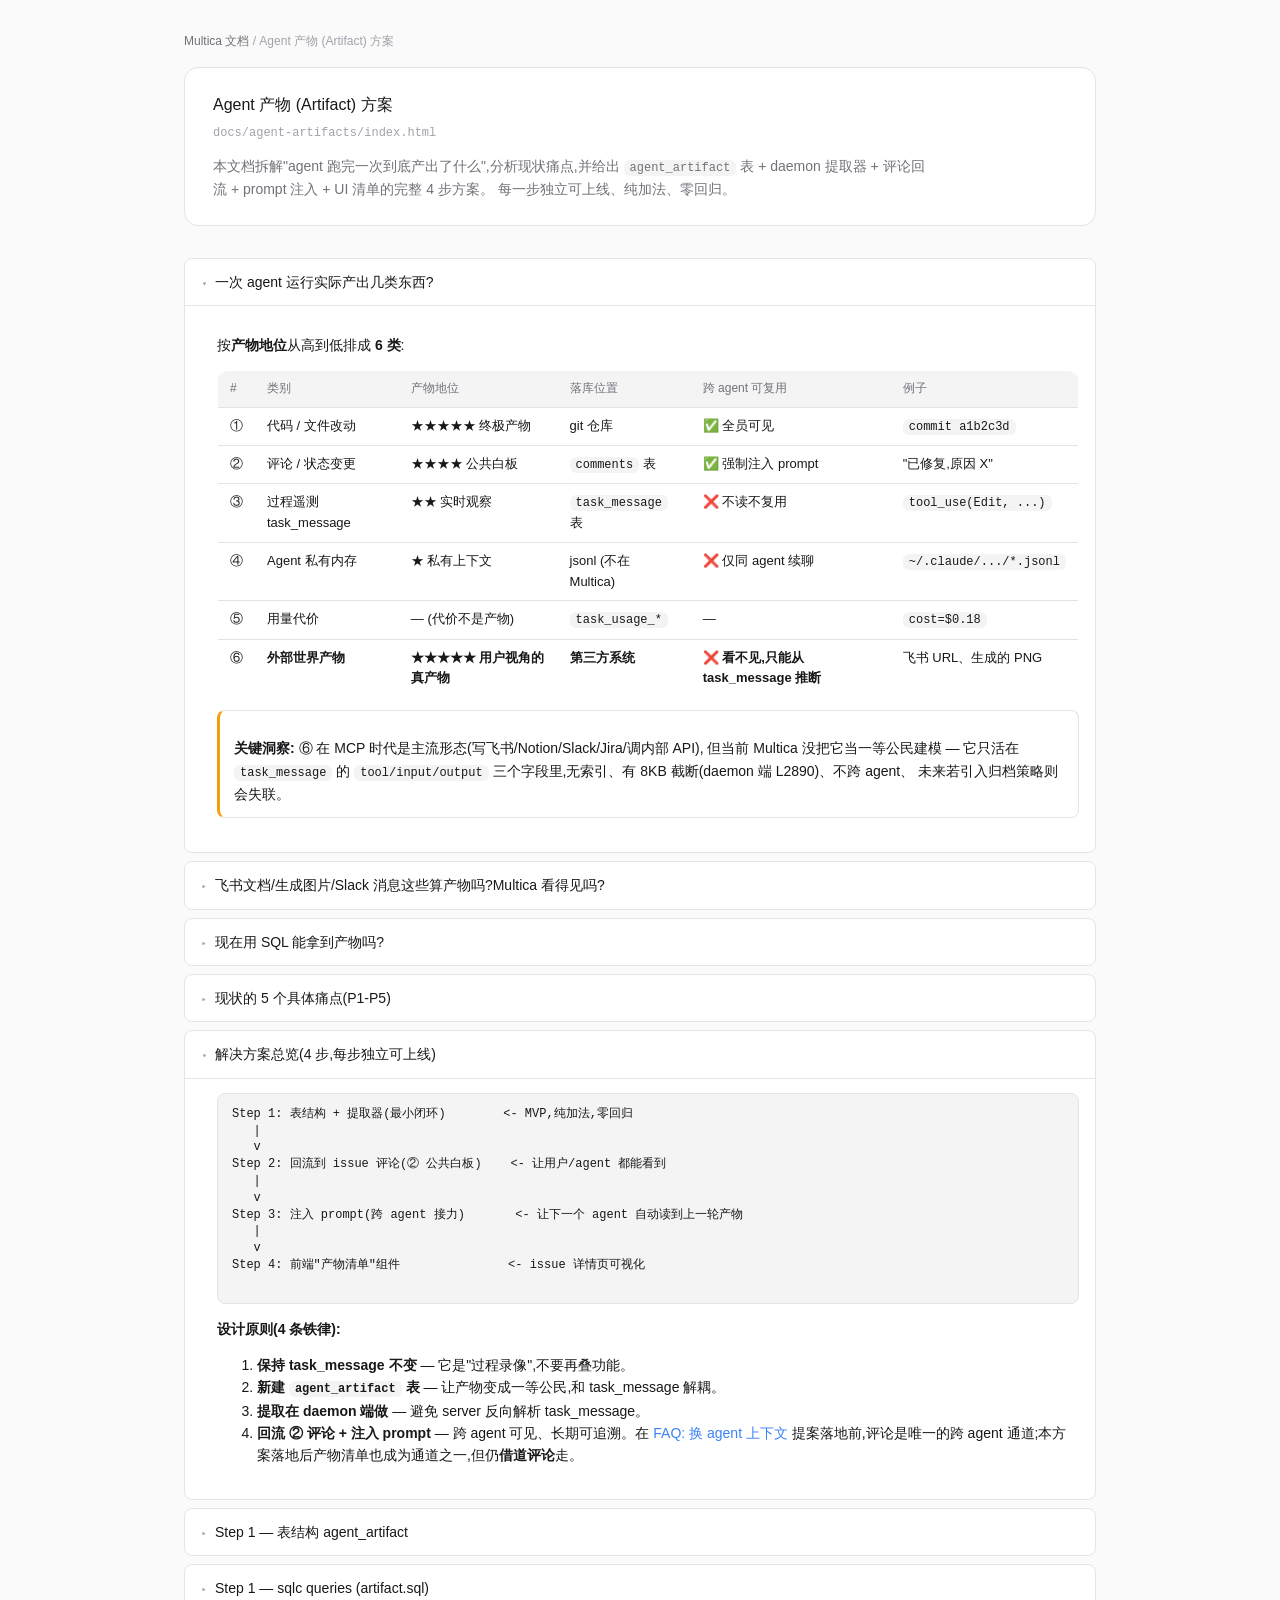
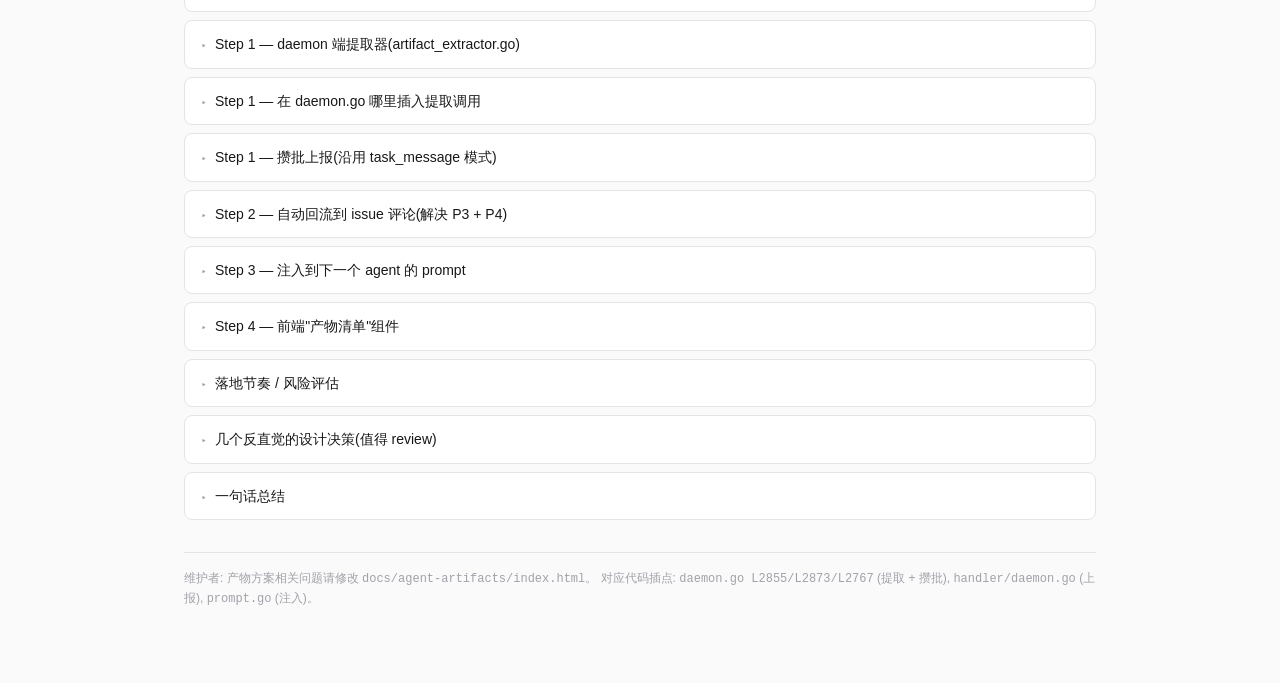
==== docs/agent-artifacts/index.html @ 34be9411 "﻿﻿docs: agent-artifact 方案独立为单独文档 + review 修订 新增: - docs/agent-artifacts/index.html: 完整 agent_artifac" ====
﻿<!DOCTYPE html>
<html lang="zh-CN">
<head>
<meta charset="UTF-8" />
<meta name="viewport" content="width=device-width, initial-scale=1" />
<title>Multica - Agent 产物 (Artifact) 方案</title>
<link rel="stylesheet" href="../deep-dive/style.css" />
<style>
  .faq-list { display: flex; flex-direction: column; gap: 8px; }
  .faq-item {
    border: 1px solid var(--border);
    background: var(--surface);
    border-radius: var(--radius-md);
    padding: 0;
    overflow: hidden;
  }
  .faq-item summary {
    cursor: pointer;
    list-style: none;
    padding: 12px 16px;
    font-weight: 500;
    font-size: 14px;
    display: flex;
    align-items: flex-start;
    gap: 8px;
    user-select: none;
    color: var(--fg);
  }
  .faq-item summary::-webkit-details-marker { display: none; }
  .faq-item summary::before {
    content: "▸";
    color: var(--fg-subtle);
    font-size: 11px;
    margin-top: 4px;
    flex-shrink: 0;
    transition: transform 0.15s ease;
  }
  .faq-item[open] > summary::before { transform: rotate(90deg); }
  .faq-item summary:hover { background: var(--surface-2); }
  .faq-item[open] > summary { border-bottom: 1px solid var(--border); }
  .faq-item .faq-body { padding: 14px 16px 18px 32px; color: var(--fg); }
  .faq-item .faq-body p:last-child { margin-bottom: 0; }
  .faq-item .faq-body table { margin: 8px 0 12px; font-size: 13px; }
  .ascii { font-family: var(--font-mono); font-size: 12px; line-height: 1.4; white-space: pre; }
</style>
</head>
<body>
<div class="container">

  <div class="breadcrumb">
    <a href="../overview.html">Multica 文档</a> / <span>Agent 产物 (Artifact) 方案</span>
  </div>

  <div class="title-block">
    <h1>Agent 产物 (Artifact) 方案</h1>
    <p class="path">docs/agent-artifacts/index.html</p>
    <p class="lede">本文档拆解"agent 跑完一次到底产出了什么",分析现状痛点,并给出
      <code>agent_artifact</code> 表 + daemon 提取器 + 评论回流 + prompt 注入 + UI 清单的完整 4 步方案。
      每一步独立可上线、纯加法、零回归。</p>
  </div>

  <div class="faq-list">

    <details class="faq-item" open>
      <summary>一次 agent 运行实际产出几类东西?</summary>
      <div class="faq-body">
        <p>按<strong>产物地位</strong>从高到低排成 <strong>6 类</strong>:</p>
        <table>
          <thead>
            <tr><th>#</th><th>类别</th><th>产物地位</th><th>落库位置</th><th>跨 agent 可复用</th><th>例子</th></tr>
          </thead>
          <tbody>
            <tr><td>①</td><td>代码 / 文件改动</td><td>★★★★★ 终极产物</td><td>git 仓库</td><td>✅ 全员可见</td><td><code>commit a1b2c3d</code></td></tr>
            <tr><td>②</td><td>评论 / 状态变更</td><td>★★★★ 公共白板</td><td><code>comments</code> 表</td><td>✅ 强制注入 prompt</td><td>"已修复,原因 X"</td></tr>
            <tr><td>③</td><td>过程遥测 task_message</td><td>★★ 实时观察</td><td><code>task_message</code> 表</td><td>❌ 不读不复用</td><td><code>tool_use(Edit, ...)</code></td></tr>
            <tr><td>④</td><td>Agent 私有内存</td><td>★ 私有上下文</td><td>jsonl (不在 Multica)</td><td>❌ 仅同 agent 续聊</td><td><code>~/.claude/.../*.jsonl</code></td></tr>
            <tr><td>⑤</td><td>用量代价</td><td>— (代价不是产物)</td><td><code>task_usage_*</code></td><td>—</td><td><code>cost=$0.18</code></td></tr>
            <tr><td>⑥</td><td><strong>外部世界产物</strong></td><td><strong>★★★★★ 用户视角的真产物</strong></td><td><strong>第三方系统</strong></td><td><strong>❌ 看不见,只能从 task_message 推断</strong></td><td>飞书 URL、生成的 PNG</td></tr>
          </tbody>
        </table>
        <div class="callout warn">
          <p><strong>关键洞察:</strong> ⑥ 在 MCP 时代是主流形态(写飞书/Notion/Slack/Jira/调内部 API),
          但当前 Multica 没把它当一等公民建模 — 它只活在 <code>task_message</code> 的
          <code>tool/input/output</code> 三个字段里,无索引、有 8KB 截断(daemon 端 L2890)、不跨 agent、
          未来若引入归档策略则会失联。</p>
        </div>
      </div>
    </details>

    <details class="faq-item">
      <summary>飞书文档/生成图片/Slack 消息这些算产物吗?Multica 看得见吗?</summary>
      <div class="faq-body">
        <p><strong>算产物</strong> — 是和 ① 代码 diff 同等地位的"用户视角真产物",但和 ① 有 4 个关键差别:</p>
        <ol>
          <li><strong>看不见产物本身</strong>:Multica 只看见"做这件事的过程"
            (<code>tool_use.input + tool_result.output</code>),真正的飞书文档在飞书服务器上,Multica 永远拉不到。</li>
          <li><strong>不可信</strong>:① git commit 不可篡改,⑥ 飞书 URL 只是 agent 报告它创建过 —
            可能撒谎、可能 24h 后被删。</li>
          <li><strong>图片有特殊变种</strong>:
            <ul>
              <li><code>Write(file=docs/arch.png)</code> 写到工作区 → 归 ① (进 git)</li>
              <li><code>mcp__image_gen</code> 调外部 API 生图 → 归 ⑥ (URL)</li>
              <li><code>/tmp/foo.png</code> 临时文件 → 既不是①也不是⑥ (过程性产物,daemon 退出即丢)</li>
            </ul>
          </li>
          <li><strong>判断标准</strong>:这个东西明天还在不在?在哪里?谁能访问?</li>
        </ol>
        <pre class="ascii">
    Agent (Claude Code) 进程内
    +-----------------------------------+
    | tool_use:                         |
    |   name=mcp__feishu__create_doc    |
    |   input={title, content}          |
    +-------------+---------------------+
                  | MCP 协议
                  v
    +-----------------------------------+
    |  飞书 MCP Server (本地或远程进程)  |  &lt;- Multica 看不到这里
    |  调用飞书 OpenAPI                  |
    +-------------+---------------------+
                  | HTTPS
                  v
          +----------------+
          |  飞书服务器     |  &lt;- 真正的产物存这里
          |  (doc URL)     |
          +-------+--------+
                  | 返回 URL
                  v
    +-----------------------------------+
    | tool_result:                      |
    |   content="https://feishu.cn/..." |
    +-------------+---------------------+
                  | daemon 抓 stream-json
                  v
          task_message 表 (③ 实时观察) — 无索引,归档后失联
        </pre>
        <p>所以 ⑥ 想"持久 + 可追溯",必须借道 ② 评论 — 否则只剩 ③ 这条无索引通道。</p>
        <div class="callout">
          <p><strong>注</strong>:task_message 是<strong>入库</strong>的(handler/daemon.go L1842 <code>CreateTaskMessage</code>),
          关浏览器不会丢数据(刷新会补齐)。但它无索引、不参与续聊、
          未来若引入归档策略则产物链接失联 — 这才是需要新建 artifact 表的真正原因。</p>
        </div>
      </div>
    </details>

    <details class="faq-item">
      <summary>现在用 SQL 能拿到产物吗?</summary>
      <div class="faq-body">
        <p>能,但很糙 — 因为线索散落在 <code>task_message.tool/input/output</code> 里,没有结构化字段。3 个档位:</p>

        <p><strong>档位 A — 人肉看(已能用)</strong></p>
        <p>打开 issue 详情页,AgentLiveCard 实时滚动,能看到:</p>
        <pre><code>🔧 Tool: mcp__feishu__create_doc
   Input: {"title":"Q3 报告", ...}
   Output: {"doc_url":"https://feishu.cn/docs/abc123", ...}</code></pre>

        <p><strong>档位 B — SQL 按 tool 过滤(已能用)</strong></p>
        <pre><code>SELECT seq, tool, input, output
FROM task_message
WHERE task_id = '&lt;task-id&gt;'
  AND type = 'tool_use'
  AND tool LIKE 'mcp__%'
ORDER BY seq;</code></pre>
        <p>常见高价值 tool 名:</p>
        <table>
          <thead><tr><th>产出类型</th><th>tool name 模式</th><th>提取方法</th></tr></thead>
          <tbody>
            <tr><td>写代码到工作区</td><td><code>Write / Edit / MultiEdit</code></td><td><code>input.file_path</code></td></tr>
            <tr><td>跑命令产生副作用</td><td><code>Bash</code></td><td>看 <code>input.command</code> 推断 (git push / gh pr create)</td></tr>
            <tr><td>飞书/Notion/Slack 等 MCP</td><td><code>mcp__&lt;server&gt;__&lt;tool&gt;</code></td><td>tool name 前缀知道目标系统,URL 在 output 里</td></tr>
            <tr><td>Web 抓取/搜索</td><td><code>WebFetch / WebSearch</code></td><td><code>input.url</code></td></tr>
          </tbody>
        </table>

        <p><strong>档位 C — 可信引用(❌ 现在没有)</strong> — 需要新建 <code>agent_artifact</code> 表,见下方方案。</p>
      </div>
    </details>

    <details class="faq-item">
      <summary>现状的 5 个具体痛点(P1-P5)</summary>
      <div class="faq-body">
        <table>
          <thead><tr><th>#</th><th>痛点</th><th>后果</th></tr></thead>
          <tbody>
            <tr><td>P1</td><td><strong>没有索引</strong> — 飞书 URL 散在 <code>task_message.output</code> text 里</td><td>无法做"issue 维度的产物清单"</td></tr>
            <tr><td>P2</td><td><strong>8KB 截断(daemon 端 L2890,server 端无截断)</strong> — <code>output = output[:8192]</code></td><td>长 URL/长 JSON 末尾被切,偶发性丢链接</td></tr>
            <tr><td>P3</td><td><strong>不入续聊上下文</strong> — task_message 不参与 <code>buildIssuePrompt</code></td><td>换 agent 来 review 时看不到上轮飞书文档,跨 agent 协作断层</td></tr>
            <tr><td>P4</td><td><strong>不入 ② 公共白板</strong> — 产物只活在 task_message,未来引入归档策略则失联</td><td>长期可追溯性 = 0</td></tr>
            <tr><td>P5</td><td><strong>格式不统一</strong> — 飞书是 JSON、DALL-E 是 URL、Bash 是文本</td><td>没法写通用展示组件</td></tr>
          </tbody>
        </table>
      </div>
    </details>

    <details class="faq-item" open>
      <summary>解决方案总览(4 步,每步独立可上线)</summary>
      <div class="faq-body">
        <pre class="ascii">
Step 1: 表结构 + 提取器(最小闭环)        &lt;- MVP,纯加法,零回归
   |
   v
Step 2: 回流到 issue 评论(② 公共白板)    &lt;- 让用户/agent 都能看到
   |
   v
Step 3: 注入 prompt(跨 agent 接力)       &lt;- 让下一个 agent 自动读到上一轮产物
   |
   v
Step 4: 前端"产物清单"组件               &lt;- issue 详情页可视化
        </pre>
        <p><strong>设计原则(4 条铁律):</strong></p>
        <ol>
          <li><strong>保持 task_message 不变</strong> — 它是"过程录像",不要再叠功能。</li>
          <li><strong>新建 <code>agent_artifact</code> 表</strong> — 让产物变成一等公民,和 task_message 解耦。</li>
          <li><strong>提取在 daemon 端做</strong> — 避免 server 反向解析 task_message。</li>
          <li><strong>回流 ② 评论 + 注入 prompt</strong> — 跨 agent 可见、长期可追溯。在 <a href="../faq/index.html#cross-agent">FAQ: 换 agent 上下文</a> 提案落地前,评论是唯一的跨 agent 通道;本方案落地后产物清单也成为通道之一,但仍<strong>借道评论</strong>走。</li>
        </ol>
      </div>
    </details>

    <details class="faq-item">
      <summary>Step 1 — 表结构 agent_artifact</summary>
      <div class="faq-body">
        <p>新建 migration(编号请核对最新,写本文档时为 107,落地前请重新核对避免撞车):</p>
        <pre><code>CREATE TABLE agent_artifact (
    id              UUID PRIMARY KEY DEFAULT gen_random_uuid(),
    workspace_id    UUID NOT NULL REFERENCES workspace(id) ON DELETE CASCADE,
    issue_id        UUID NOT NULL REFERENCES issue(id) ON DELETE CASCADE,
    task_id         UUID NOT NULL REFERENCES agent_task_queue(id) ON DELETE CASCADE,
    agent_id        UUID REFERENCES agent(id) ON DELETE SET NULL,

    kind            TEXT NOT NULL,
        -- 'file'    : 工作区内文件 (Write/Edit)
        -- 'url'     : 外部 URL (飞书/Notion/PR 链接)
        -- 'commit'  : git 提交 (hash)
        -- 'image'   : 图片 (URL 或 file,二级标记)
        -- 'message' : 外部消息 (Slack 消息 ID)
        -- 'unknown' : 兜底
    label           TEXT,                -- 人类可读名
    location        TEXT NOT NULL,       -- URL / file path / git hash
    mime_type       TEXT,
    metadata        JSONB,               -- 任意补充

    source_tool     TEXT NOT NULL,       -- 原始 tool name
    source_seq      INT,                 -- 对应 task_message.seq
    source_msg_id   UUID REFERENCES task_message(id) ON DELETE SET NULL,

    created_at      TIMESTAMPTZ NOT NULL DEFAULT now(),

    UNIQUE (task_id, source_tool, location)
);

CREATE INDEX idx_artifact_issue ON agent_artifact (issue_id, created_at DESC);
CREATE INDEX idx_artifact_task ON agent_artifact (task_id);
CREATE INDEX idx_artifact_kind ON agent_artifact (workspace_id, kind, created_at DESC);</code></pre>
        <div class="callout">
          <p><strong>设计要点:</strong></p>
          <ul>
            <li>主键关联到 <code>task_id + issue_id + workspace_id</code> 三层,任意层级可聚合查询</li>
            <li><code>metadata</code> 用 jsonb,接新 MCP 不改 schema</li>
            <li><code>UNIQUE (task_id, source_tool, location)</code> 幂等:同 task 内不重复,跨 task 保留两条(两次独立产出)</li>
            <li>不挂在 task_message 上 — task_message 未来若归档不影响 artifact</li>
            <li><code>kind</code> 用 string 不用枚举 — 接新 MCP 时随时加新 kind,不改 schema</li>
          </ul>
        </div>
      </div>
    </details>

    <details class="faq-item">
      <summary>Step 1 — sqlc queries (artifact.sql)</summary>
      <div class="faq-body">
        <pre><code>-- name: CreateArtifact :one
INSERT INTO agent_artifact (
    workspace_id, issue_id, task_id, agent_id,
    kind, label, location, mime_type, metadata,
    source_tool, source_seq, source_msg_id
) VALUES ($1,$2,$3,$4,$5,$6,$7,$8,$9,$10,$11,$12)
ON CONFLICT (task_id, source_tool, location) DO NOTHING
RETURNING *;

-- name: ListArtifactsByIssue :many
SELECT * FROM agent_artifact
WHERE issue_id = $1
ORDER BY created_at DESC
LIMIT $2 OFFSET $3;

-- name: ListArtifactsByTask :many
SELECT * FROM agent_artifact
WHERE task_id = $1
ORDER BY created_at;

-- name: ListRecentArtifactsForPromptInjection :many
SELECT kind, label, location, source_tool, created_at
FROM agent_artifact
WHERE issue_id = $1
  AND kind &lt;&gt; 'file'
ORDER BY created_at DESC
LIMIT $2;</code></pre>
      </div>
    </details>

    <details class="faq-item">
      <summary>Step 1 — daemon 端提取器(artifact_extractor.go)</summary>
      <div class="faq-body">
        <p>核心是中央分发器 + 按 tool name 路由:</p>
        <pre><code>type ArtifactCandidate struct {
    Kind       string         `json:"kind"`
    Label      string         `json:"label,omitempty"`
    Location   string         `json:"location"`
    MimeType   string         `json:"mime_type,omitempty"`
    Metadata   map[string]any `json:"metadata,omitempty"`
    SourceTool string         `json:"source_tool"`
    SourceSeq  int            `json:"source_seq"`
}

var urlRegex = regexp.MustCompile(`https?://[^\s"'&lt;&gt;)\]]+`)

func extractArtifacts(p toolPair) []ArtifactCandidate {
    if ext, ok := toolExtractors[p.Tool]; ok {
        return ext(p)
    }
    if strings.HasPrefix(p.Tool, "mcp__") {
        return extractFromMCP(p)
    }
    return nil
}

var toolExtractors = map[string]func(toolPair) []ArtifactCandidate{
    "Write":        extractFromFileWrite,
    "Edit":         extractFromFileEdit,
    "MultiEdit":    extractFromFileEdit,
    "NotebookEdit": extractFromFileEdit,
    "Bash":         extractFromBash,
    "WebFetch":     extractFromWebFetch,
}</code></pre>
        <p><strong>4 个具体提取器:</strong></p>
        <ul>
          <li><code>extractFromFileWrite</code>: 读 <code>input.file_path</code>, kind=file</li>
          <li><code>extractFromBash</code>: 白名单 <code>git push/gh pr</code>, regex 抠 commit hash / PR URL(避免噪音)</li>
          <li><code>extractFromWebFetch</code>: 读 <code>input.url</code></li>
          <li><code>extractFromMCP</code>: 通配 <code>mcp__</code> 前缀, 扫 output 里 URL, 图片后缀升级 image kind</li>
        </ul>
        <div class="callout warn">
          <p><strong>关键点 1</strong>:提取器吃<strong>未截断的原始 <code>msg.Output</code></strong> — 在 daemon.go L2890 截断<strong>之前</strong>取一份
            <code>rawOutput := msg.Output</code> 给提取器用,再让原有 8KB 截断和 batch append 走原路径。
            这样既不破坏 task_message 现有行为,又解决 P2。</p>
          <p><strong>关键点 2</strong>:<code>mcp__</code> 双下划线前缀是 Claude Code 专有命名。
            Codex / Cursor / Copilot 的 MCP tool 命名规范可能不同 — <code>extractFromMCP</code> 的判断条件需要按 backend 拆,
            这属于 Step 1 落地时的"中风险"项。</p>
        </div>
      </div>
    </details>

    <details class="faq-item">
      <summary>Step 1 — 在 daemon.go 哪里插入提取调用</summary>
      <div class="faq-body">
        <p>修改 <code>daemon.go</code> 的 <code>case agent.MessageToolResult:</code> 分支(L2873,
          truncation 在 L2890),伪代码:</p>
        <pre><code>case agent.MessageToolResult:
    // ... 维护 inFlightTools (现有逻辑) ...

    s := seq.Add(1)
    rawOutput := msg.Output  // ★ 截断前保留原文

    output := msg.Output
    if len(output) > 8192 {
        output = output[:8192]    // 给 task_message 用(不变)
    }

    // ... 现有逻辑:callIDToTool 查找、batch append TaskMessageData ...

    // 新增:提取产物(用 rawOutput)
    mu.Lock()
    inputForArtifact := callIDToInput[msg.CallID]  // ★ 需在 tool_use 分支记录
    mu.Unlock()

    if candidates := extractArtifacts(toolPair{
        Tool:   toolName,
        Input:  inputForArtifact,
        Output: rawOutput,     // 未截断
        Seq:    int(s),
    }); len(candidates) > 0 {
        mu.Lock()
        artifactBatch = append(artifactBatch, candidates...)
        mu.Unlock()
    }</code></pre>
        <div class="callout">
          <p><strong>额外改动</strong>:在 <code>case agent.MessageToolUse:</code> (L2855) 需同时记录
            <code>callIDToInput[msg.CallID] = msg.Input</code> — 因为 tool_use 和 tool_result 分开两条消息,
            提取时要把 input 和 output 配对。注意 pending text/thinking 的 flush 顺序不变,
            保证 seq 先于 tool_result 入 batch。</p>
        </div>
      </div>
    </details>

    <details class="faq-item">
      <summary>Step 1 — 攒批上报(沿用 task_message 模式)</summary>
      <div class="faq-body">
        <p>在 daemon.go L2767 的 <code>flush()</code> 函数里,和 task_message 共享 500ms tick:</p>
        <pre><code>flush := func() {
    // 现有:flush task_message
    if len(toSend) > 0 {
        d.client.ReportTaskMessages(sendCtx, taskID, toSend)
    }
    // 新增:flush artifacts (同 5s 超时、同 best-effort 语义)
    if len(artifactsToSend) > 0 {
        d.client.ReportArtifacts(sendCtx, taskID, artifactsToSend)
    }
}</code></pre>
        <p>对应新增:</p>
        <ul>
          <li><code>client.go</code>: <code>ReportArtifacts</code>(POST <code>/api/daemon/tasks/{taskId}/artifacts</code>)</li>
          <li><code>handler/daemon.go</code>: <code>ReportArtifacts</code> handler(DaemonAuth + <code>requireDaemonTaskAccess</code>)</li>
        </ul>
        <p><strong>Step 1 走完 → P1 (无索引) + P2 (截断) 解决。</strong></p>
      </div>
    </details>

    <details class="faq-item">
      <summary>Step 2 — 自动回流到 issue 评论(解决 P3 + P4)</summary>
      <div class="faq-body">
        <p>任务完成时,server 端 <code>CompleteTask</code> 写评论前查一次
          <code>ListArtifactsByTask</code>,把清单拼进评论 body:</p>
        <pre><code>**这次任务的产物:**
- 📄 [Q3 飞书报告](https://feishu.cn/docs/abc123) (飞书)
- 🖼️ [生成图](https://oai.../foo.png) (图片)
- 📄 `src/auth.go` (文件)
- 🔗 [PR #42](https://github.com/.../pull/42) (GitHub)</code></pre>
        <p><strong>效果</strong>:产物从 ⑥ 升级到 ② (公共白板),未来归档 task_message 也不丢、跨 agent 必读 —
          因为 <code>buildIssuePrompt</code> 本来就强制注入 comments。</p>
        <div class="callout">
          <p><strong>幂等策略</strong>:仅在 server 端自动合成评论那条路径(agent 的 <code>result.output</code> 兜底)里追加产物清单;
            如果 agent 已主动发了包含相关 URL 的评论,则不重复贴。
            判断方法:查 comments 表最近一条是否已包含 artifact location,有则跳过。</p>
        </div>
      </div>
    </details>

    <details class="faq-item">
      <summary>Step 3 — 注入到下一个 agent 的 prompt</summary>
      <div class="faq-body">
        <p>改造 <code>prompt.go</code> 的 <code>buildIssuePrompt</code>:</p>
        <pre><code>artifacts, _ := queries.ListRecentArtifactsForPromptInjection(ctx, issueID, 20)

if len(artifacts) > 0 {
    sb.WriteString("\n## Previous artifacts (from earlier agent runs)\n")
    sb.WriteString("Reference by URL/path; do not regenerate:\n\n")
    for _, a := range artifacts {
        fmt.Fprintf(&amp;sb, "- [%s] %s - %s\n", a.Kind, a.Label, a.Location)
    }
}</code></pre>
        <p><strong>效果</strong>:换 agent 接手时自动看到上轮飞书文档、图片、PR 链接。
          需注意 token 消耗,必要时按 kind 过滤或截断到 N 条。</p>
      </div>
    </details>

    <details class="faq-item">
      <summary>Step 4 — 前端"产物清单"组件</summary>
      <div class="faq-body">
        <p><strong>后端</strong>: <code>GET /api/issues/{id}/artifacts</code>,按 kind 分组返回。</p>
        <p><strong>前端</strong>: <code>packages/views/issues/components/IssueArtifacts.tsx</code>,
          挂在 issue 详情页右侧栏:</p>
        <pre class="ascii">
🔗 链接 (3)
   - Q3 飞书报告
   - Notion 设计稿
   - GitHub PR #42

🖼️ 图片 (1)
   - [缩略图]

📄 文件 (5)
   - src/auth.go
   - ...

📦 提交 (2)
   - a1b2c3d
   - e4f5g6h
        </pre>
        <p>每条产物点击:</p>
        <ul>
          <li><code>kind=url/image</code> → 新窗口打开</li>
          <li><code>kind=file</code> → 跳到工作区文件视图</li>
          <li><code>kind=commit</code> → 跳到 git diff 视图</li>
          <li>旁边的过程图标 → 跳到 <code>task_message.seq</code> 对应录像帧</li>
        </ul>
        <p><strong>P5 解决</strong>:统一的 kind 字段让前端写通用渲染逻辑。</p>
      </div>
    </details>

    <details class="faq-item">
      <summary>落地节奏 / 风险评估</summary>
      <div class="faq-body">
        <table>
          <thead>
            <tr><th>阶段</th><th>范围</th><th>价值</th><th>风险</th></tr>
          </thead>
          <tbody>
            <tr><td><strong>MVP (Step 1)</strong></td><td>表 + 提取器 + 上报</td><td>SQL 已能查任意 issue 产物,不动现有逻辑</td><td>低 (纯加法)</td></tr>
            <tr><td>闭环 (+Step 2)</td><td>评论拼接</td><td>产物长期可追溯</td><td>低 (注意幂等:agent 已评论时不重复贴)</td></tr>
            <tr><td>跨 agent (+Step 3)</td><td>prompt 注入</td><td>多 agent 协作打通</td><td>中 (prompt 长度/token 消耗需观察)</td></tr>
            <tr><td>可视化 (+Step 4)</td><td>UI</td><td>用户体验提升</td><td>低 (独立组件)</td></tr>
          </tbody>
        </table>
        <div class="callout warn">
          <p><strong>Step 1 中风险项:</strong><code>mcp__</code> 前缀是 Claude Code 专有。
            Codex / Cursor / Copilot 等 backend 的 MCP tool 命名规范不一定相同
            (详见 <a href="../faq/index.html#agent-protocol">FAQ: Agent 集成层</a>)。
            落地时 <code>extractFromMCP</code> 的前缀判断需按 backend 拆分或查实际命名。</p>
        </div>
        <div class="callout">
          <p><strong>MVP 工作量:</strong></p>
          <ul>
            <li>1 个 migration</li>
            <li>1 个 sqlc query 文件</li>
            <li>1 个 daemon 提取器 (~150 行)</li>
            <li>1 个 server handler</li>
            <li><code>daemon.go</code> 在 L2855/L2873/L2767 三处插桩</li>
          </ul>
          <p>即可让"产物"成为系统的一等公民,无回归风险。</p>
        </div>
      </div>
    </details>

    <details class="faq-item">
      <summary>几个反直觉的设计决策(值得 review)</summary>
      <div class="faq-body">
        <ol>
          <li><strong>为什么不在 server 端解析 task_message 来生成 artifact?</strong>
            <br>跨节点、需要事务、性能差;daemon 端解析就近、便宜、不影响 server。</li>
          <li><strong>为什么 <code>kind</code> 用 string 而不是枚举?</strong>
            <br>接新 MCP 时随时加新 kind,不改 schema。</li>
          <li><strong><code>UNIQUE (task_id, source_tool, location)</code> 会不会太严?</strong>
            <br>不会。同 task 同 tool 写同一 URL 是"幂等同事件";
            <strong>跨 task</strong> 同 issue 写同一 URL <strong>应该</strong>保留两条 — 那是两次独立产出。</li>
          <li><strong>要不要把 Bash 的 stdout 全部 URL 提取?</strong>
            <br>不要。Bash 噪音大,必须靠 <code>command</code> 白名单 (<code>git push</code> / <code>gh pr</code>),否则污染产物表。</li>
          <li><strong>外部产物为什么必须借道评论(Step 2)?</strong>
            <br><code>buildIssuePrompt</code> 强制注入 comments — 这是跨 agent 唯一保底通道。
            单纯写 artifact 表只解决"能查",没解决"下一个 agent 必读"。</li>
        </ol>
      </div>
    </details>

    <details class="faq-item">
      <summary>一句话总结</summary>
      <div class="faq-body">
        <div class="callout">
          <p><strong>现状</strong>:6 类产物中,⑥ (外部副作用) 只活在 <code>task_message</code> 的
            <code>tool/input/output</code> 三个字段里 — 无索引、有 8KB 截断(daemon 端)、不跨 agent、未来若归档则失联。</p>
          <p><strong>方案</strong>:<code>agent_artifact</code> 表 + daemon 端 <code>extractArtifacts</code> 提取器
            + 自动回流评论 + 注入下一轮 prompt + 前端清单组件 — <strong>4 步独立可上线,每一步纯加法、零回归</strong>。</p>
          <p><strong>MVP (Step 1)</strong>:1 个 migration + 1 个 sqlc query + 1 个 提取器 + 1 个 handler,
            即可让"产物"成为系统一等公民。</p>
        </div>
      </div>
    </details>

  </div>

  <footer>
    维护者: 产物方案相关问题请修改 <code>docs/agent-artifacts/index.html</code>。
    对应代码插点: <code>daemon.go L2855/L2873/L2767</code> (提取 + 攒批),
    <code>handler/daemon.go</code> (上报), <code>prompt.go</code> (注入)。
  </footer>

</div>
</body>
</html>
---- docs/deep-dive/style.css ----
:root {
  --bg: #fafafa;
  --surface: #ffffff;
  --surface-2: #f4f4f5;
  --border: #e4e4e7;
  --border-strong: #d4d4d8;
  --fg: #18181b;
  --fg-muted: #71717a;
  --fg-subtle: #a1a1aa;
  --brand: #6366f1;
  --success: #10b981;
  --warning: #f59e0b;
  --info: #3b82f6;
  --destructive: #ef4444;
  --radius-sm: 6px;
  --radius-md: 8px;
  --radius-lg: 10px;
  --radius-xl: 14px;
  --font-sans: -apple-system, BlinkMacSystemFont, "Inter", "Segoe UI",
    "PingFang SC", "Microsoft YaHei", "Noto Sans CJK SC", sans-serif;
  --font-mono: ui-monospace, SFMono-Regular, "Geist Mono", Menlo, Consolas,
    monospace;
}

@media (prefers-color-scheme: dark) {
  :root {
    --bg: #09090b;
    --surface: #111114;
    --surface-2: #18181b;
    --border: #27272a;
    --border-strong: #3f3f46;
    --fg: #fafafa;
    --fg-muted: #a1a1aa;
    --fg-subtle: #71717a;
    --brand: #818cf8;
  }
}

* { box-sizing: border-box; }
html { -webkit-font-smoothing: antialiased; }
body {
  margin: 0;
  background: var(--bg);
  color: var(--fg);
  font-family: var(--font-sans);
  font-size: 14px;
  line-height: 1.6;
}
a { color: var(--info); text-decoration: none; }
a:hover { text-decoration: underline; }

.container { max-width: 960px; margin: 0 auto; padding: 32px 24px 80px; }
.breadcrumb { font-size: 12px; color: var(--fg-subtle); margin-bottom: 16px; }
.breadcrumb a { color: var(--fg-muted); }

.title-block {
  border: 1px solid var(--border);
  background: var(--surface);
  border-radius: var(--radius-xl);
  padding: 24px 28px;
  margin-bottom: 32px;
}
.title-block h1 { font-size: 16px; font-weight: 500; margin: 0 0 6px; }
.title-block .path { font-family: var(--font-mono); font-size: 12px; color: var(--fg-subtle); margin: 0 0 12px; }
.title-block .lede { color: var(--fg-muted); margin: 0; max-width: 720px; }

section { margin-bottom: 28px; }
section > h2 {
  font-size: 14px;
  font-weight: 500;
  margin: 0 0 12px;
  display: flex;
  align-items: center;
  gap: 8px;
}
section > h2::before {
  content: "";
  width: 3px;
  height: 14px;
  background: var(--fg);
  border-radius: 2px;
}
section > h3 {
  font-size: 13px;
  font-weight: 500;
  margin: 16px 0 8px;
  color: var(--fg);
}
section p, section li { color: var(--fg); }
section p { margin: 0 0 12px; }

.muted { color: var(--fg-muted); }

code, pre { font-family: var(--font-mono); }
p code, li code, td code { font-family: var(--font-mono); font-size: 12px; background: var(--surface-2); padding: 1px 6px; border-radius: var(--radius-sm); }

pre {
  background: var(--surface-2);
  border: 1px solid var(--border);
  border-radius: var(--radius-md);
  padding: 12px 14px;
  font-size: 12px;
  overflow-x: auto;
  line-height: 1.55;
  margin: 0 0 12px;
}
pre .c { color: var(--fg-subtle); }
pre .k { color: var(--brand); }
pre .s { color: var(--success); }
pre .n { color: var(--info); }

.callout {
  border: 1px solid var(--border);
  background: var(--surface);
  border-left: 3px solid var(--info);
  border-radius: var(--radius-md);
  padding: 12px 14px;
  margin: 0 0 16px;
}
.callout.warn { border-left-color: var(--warning); }
.callout.danger { border-left-color: var(--destructive); }
.callout.ok { border-left-color: var(--success); }
.callout-title { font-weight: 500; margin: 0 0 4px; font-size: 13px; }
.callout-body { color: var(--fg-muted); margin: 0; }

table {
  width: 100%;
  border-collapse: collapse;
  border: 1px solid var(--border);
  border-radius: var(--radius-lg);
  overflow: hidden;
  font-size: 14px;
  background: var(--surface);
  margin-bottom: 12px;
}
th, td {
  padding: 8px 12px;
  text-align: left;
  border-bottom: 1px solid var(--border);
  vertical-align: top;
}
th { background: var(--surface-2); font-weight: 500; color: var(--fg-muted); font-size: 12px; }
tr:last-child td { border-bottom: none; }

.figure {
  border: 1px solid var(--border);
  background: var(--surface);
  border-radius: var(--radius-lg);
  padding: 16px;
  margin: 0 0 16px;
}
.figure svg { width: 100%; height: auto; display: block; }
.figure figcaption {
  margin: 8px 0 0;
  color: var(--fg-subtle);
  font-size: 12px;
  text-align: center;
}

.nav-prev-next {
  display: flex; justify-content: space-between; gap: 12px;
  margin-top: 32px; padding-top: 16px;
  border-top: 1px solid var(--border);
}
.nav-prev-next a {
  border: 1px solid var(--border);
  border-radius: var(--radius-md);
  padding: 10px 14px;
  background: var(--surface);
  color: var(--fg);
  display: block;
  flex: 1;
  font-size: 13px;
}
.nav-prev-next a:hover { border-color: var(--border-strong); text-decoration: none; }
.nav-prev-next .label { color: var(--fg-subtle); font-size: 11px; display: block; margin-bottom: 2px; }
.nav-prev-next .placeholder { visibility: hidden; }

footer {
  margin-top: 32px;
  padding-top: 16px;
  border-top: 1px solid var(--border);
  color: var(--fg-subtle);
  font-size: 12px;
}

/* SVG palette helpers used inline */
.svg-fill-surface { fill: var(--surface); }
.svg-fill-surface-2 { fill: var(--surface-2); }
.svg-stroke-border { stroke: var(--border-strong); }
.svg-text { fill: var(--fg); }
.svg-text-muted { fill: var(--fg-muted); }
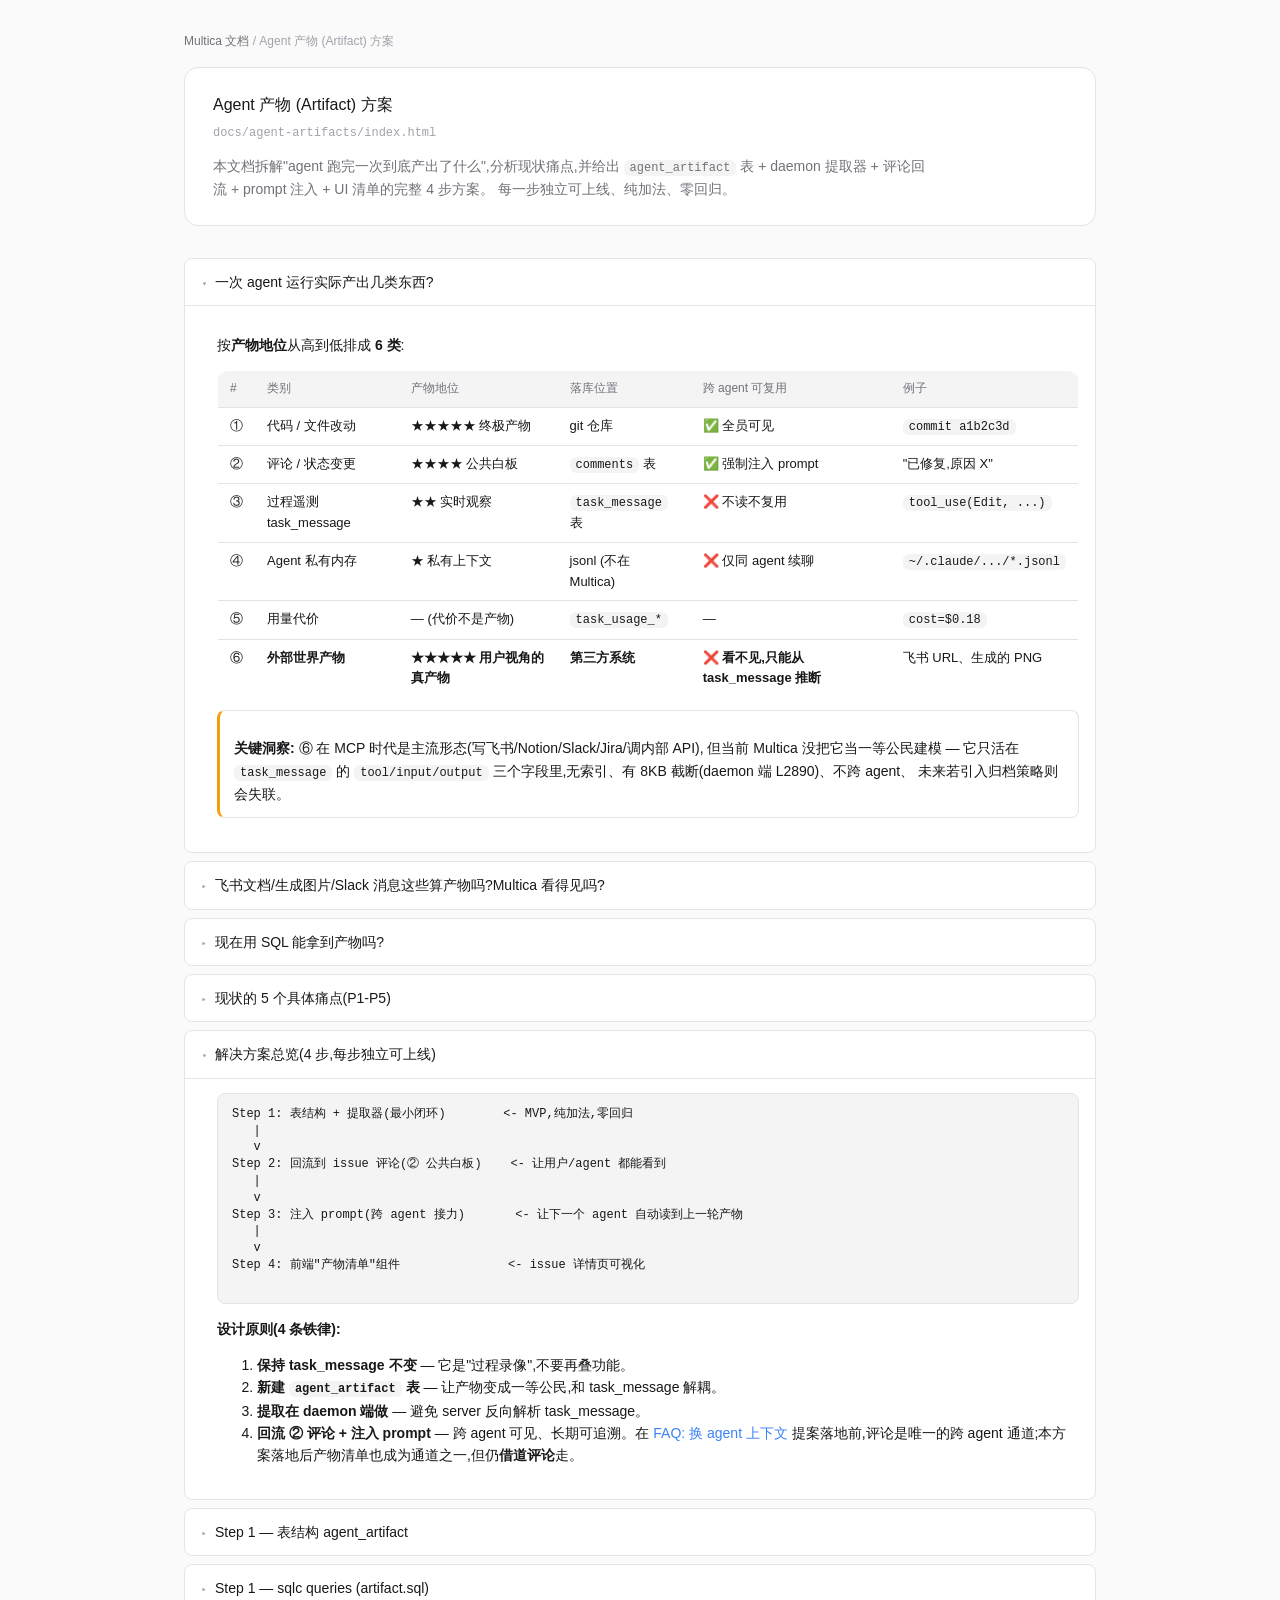
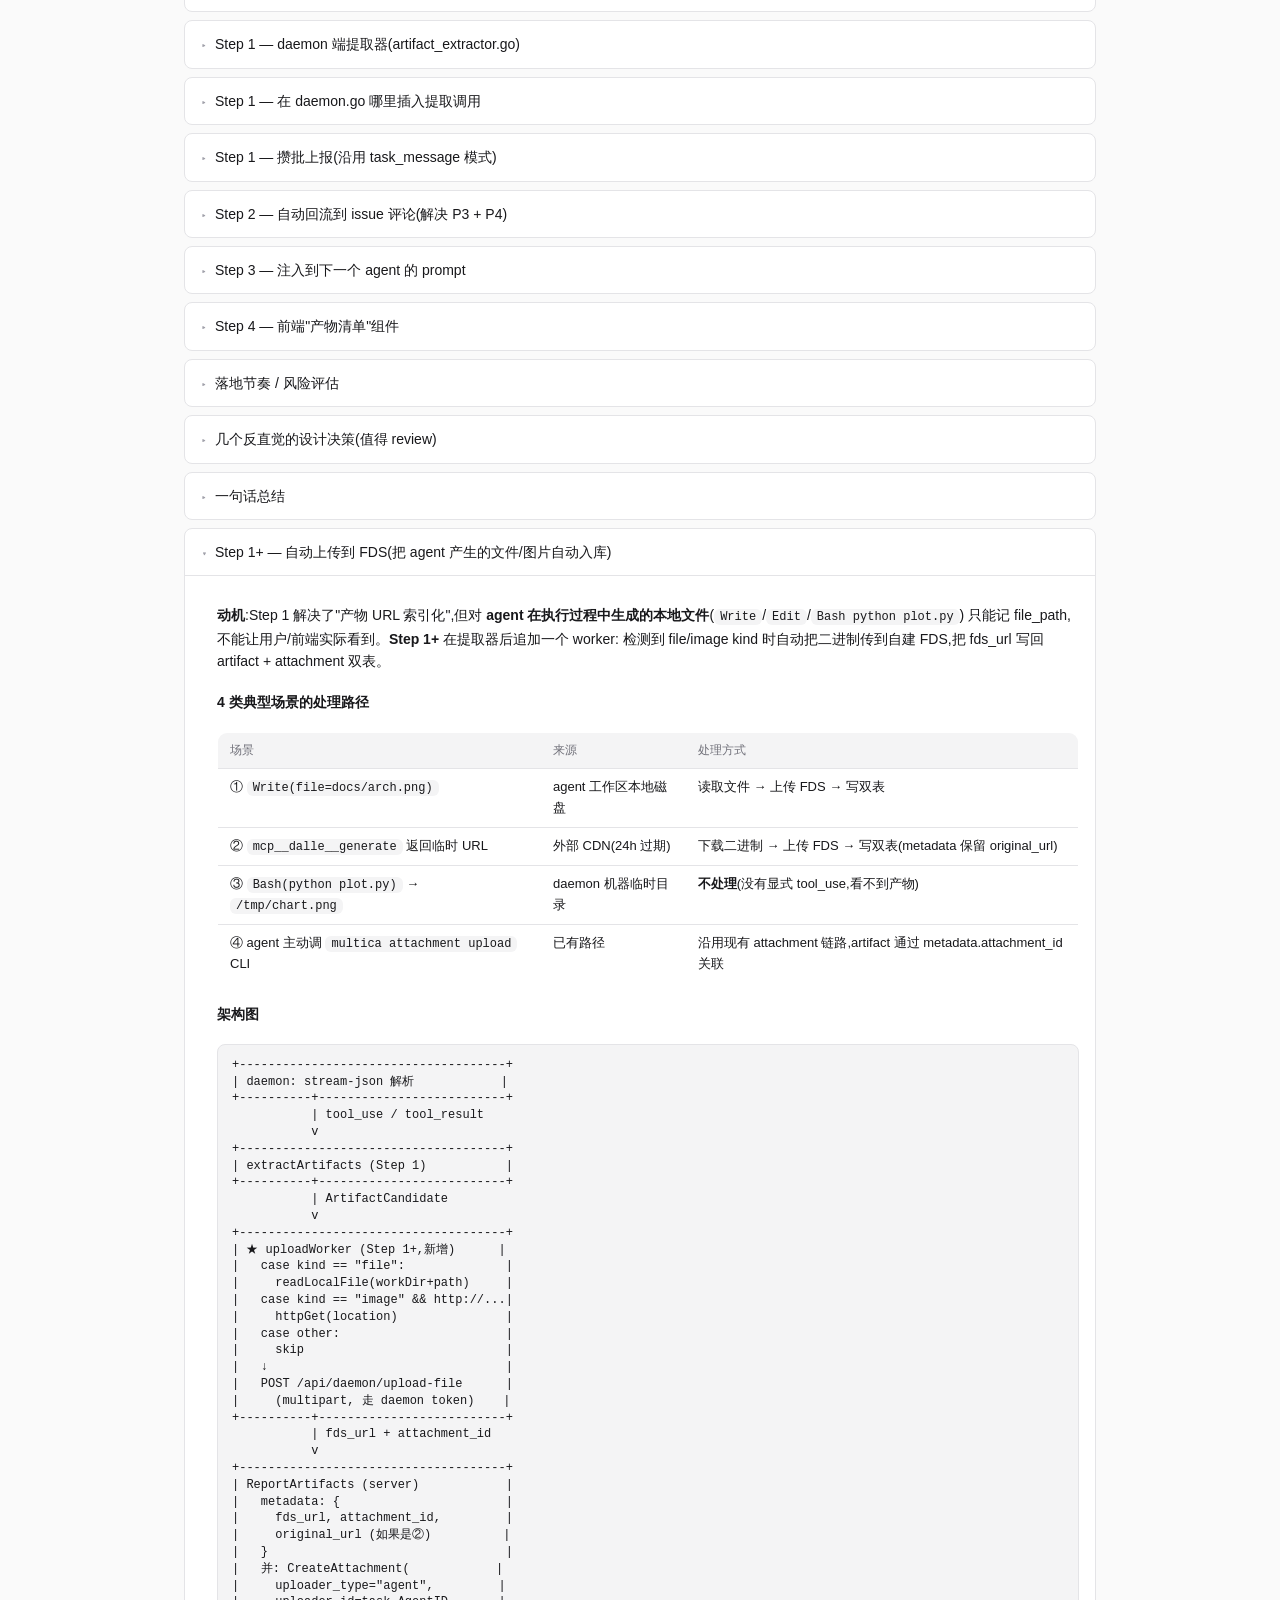
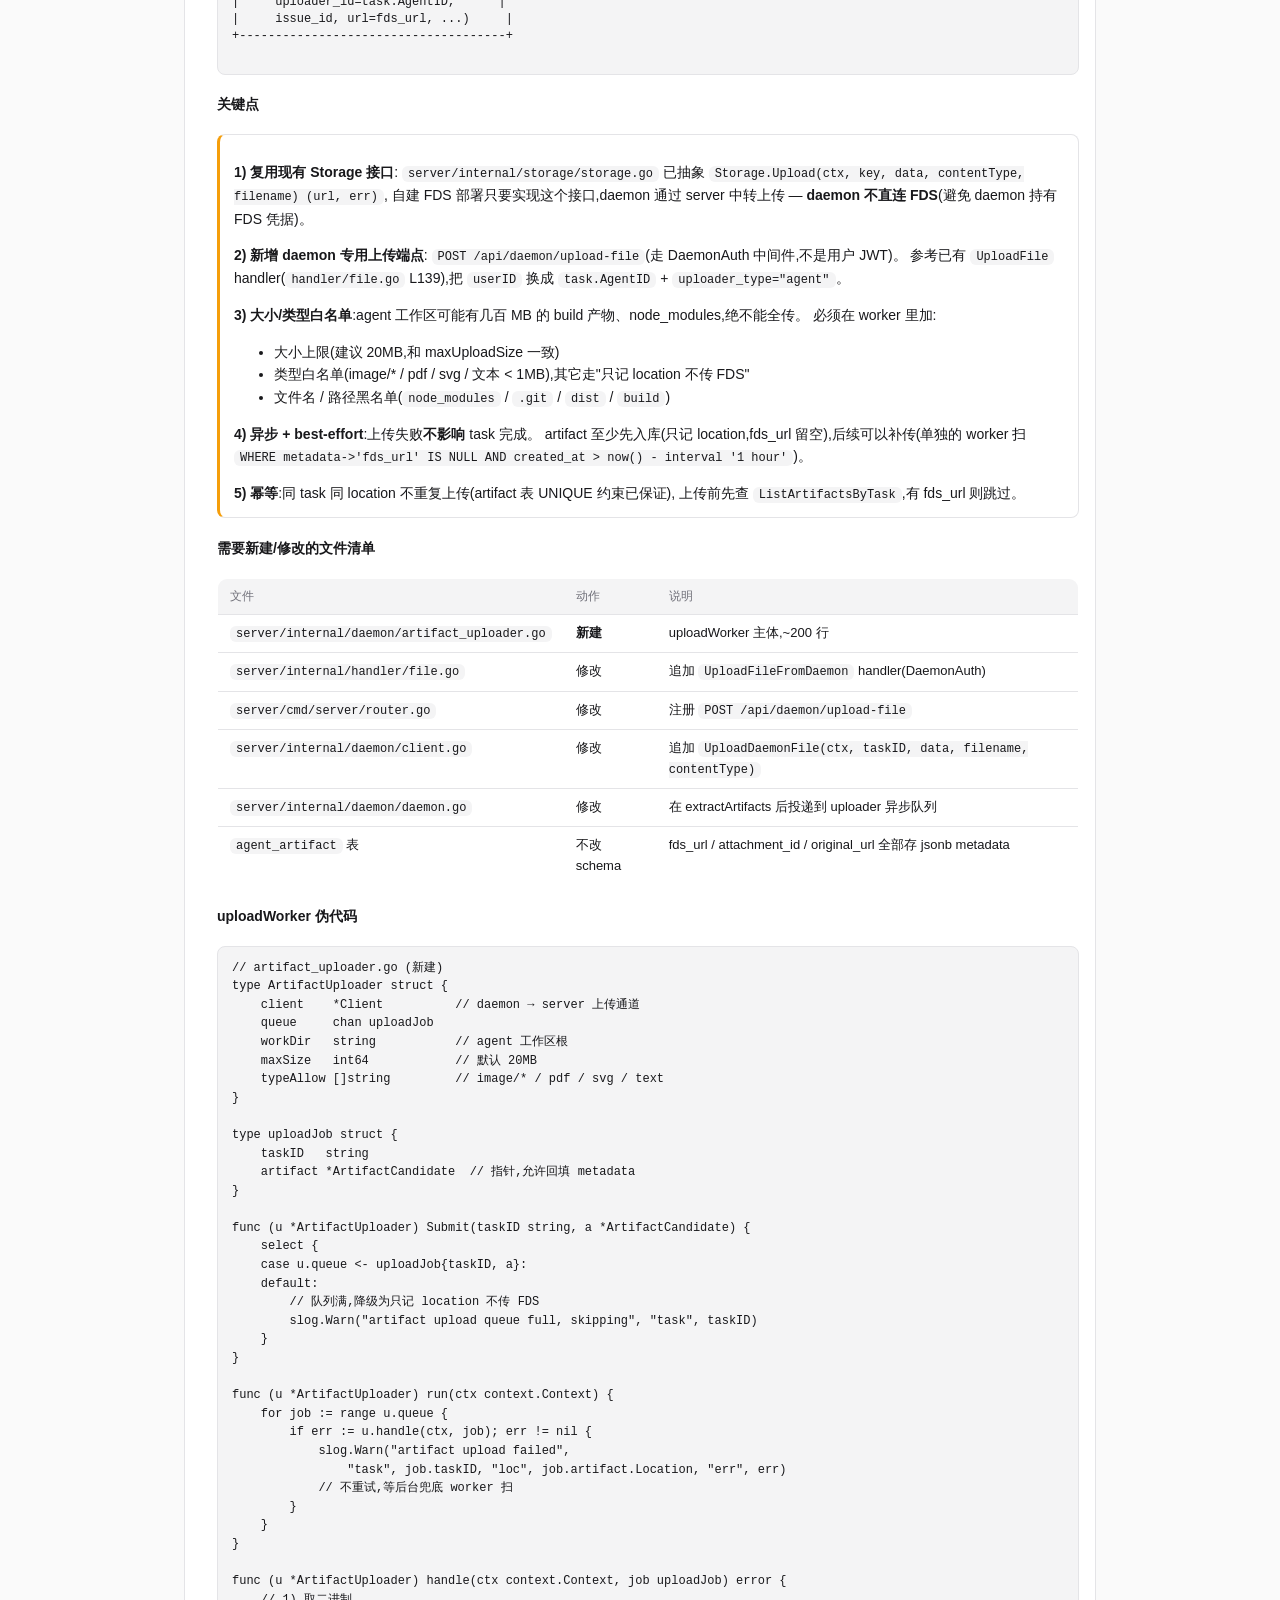
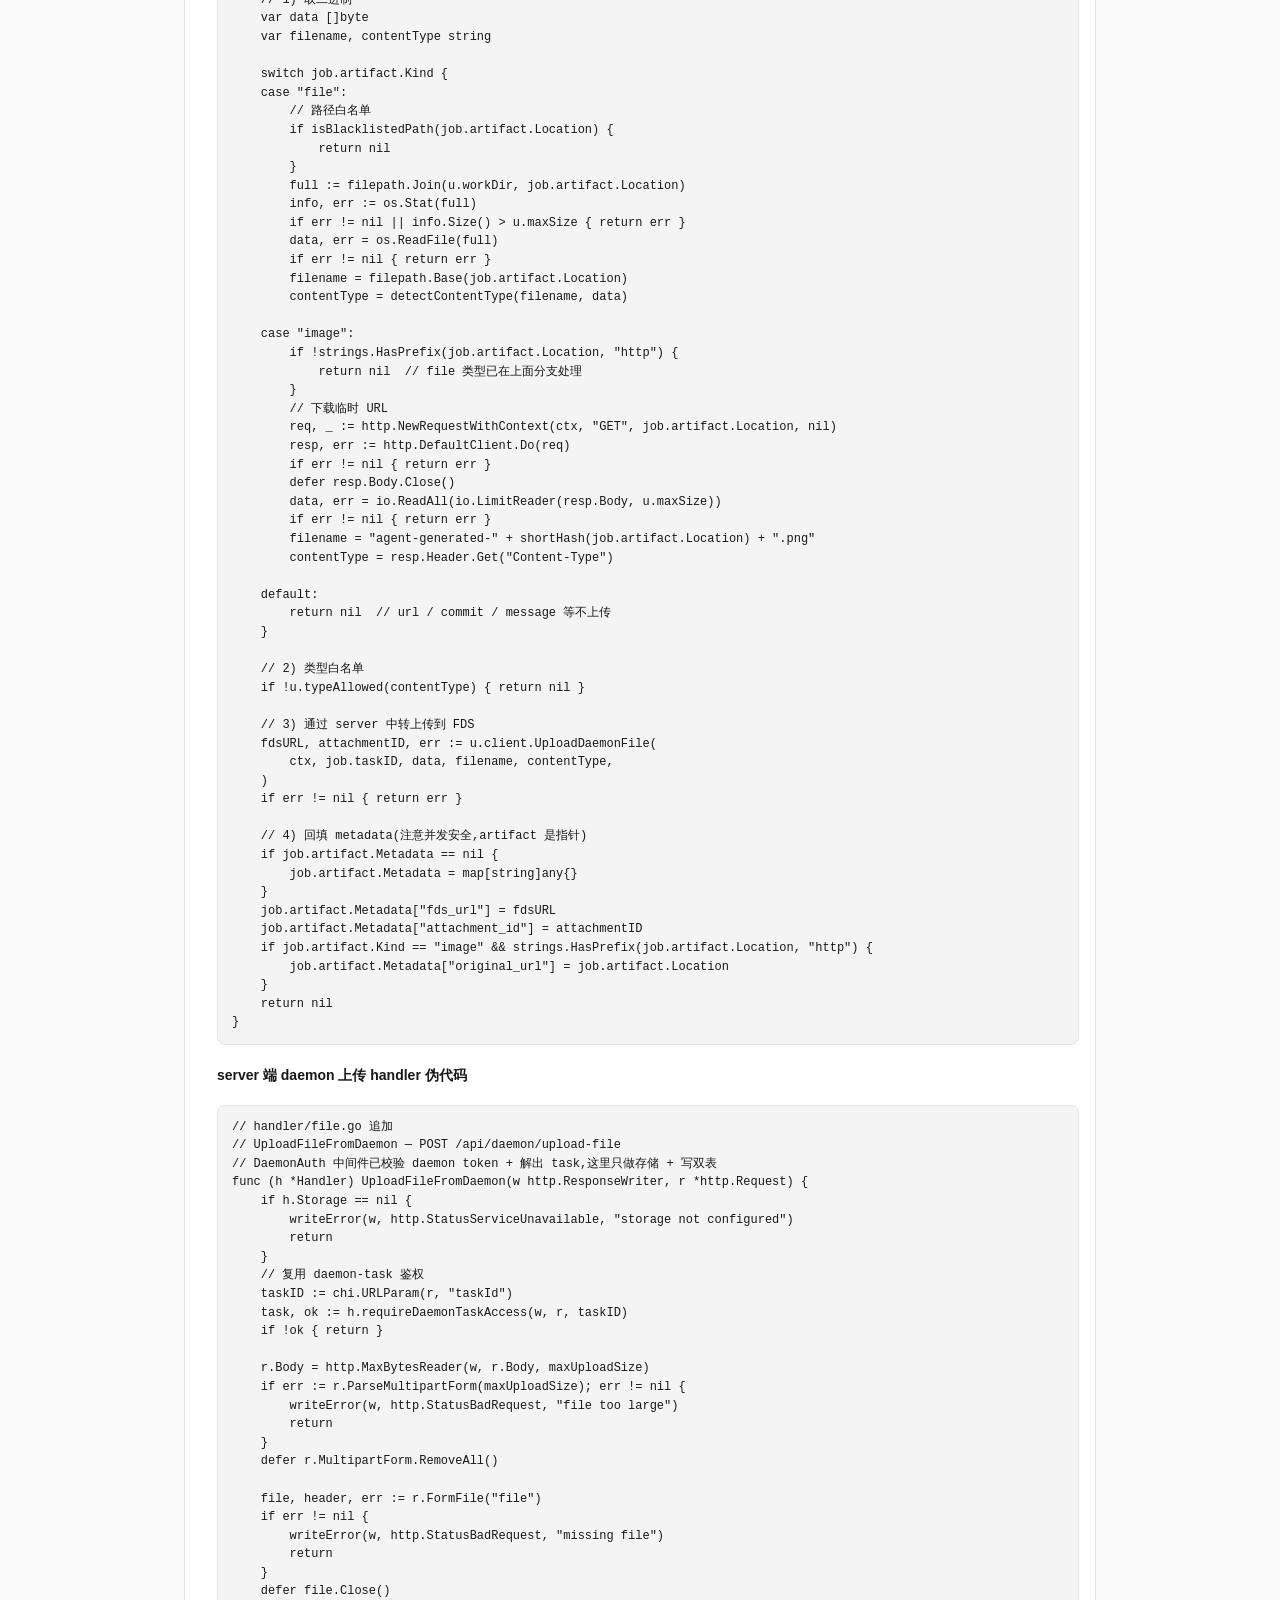
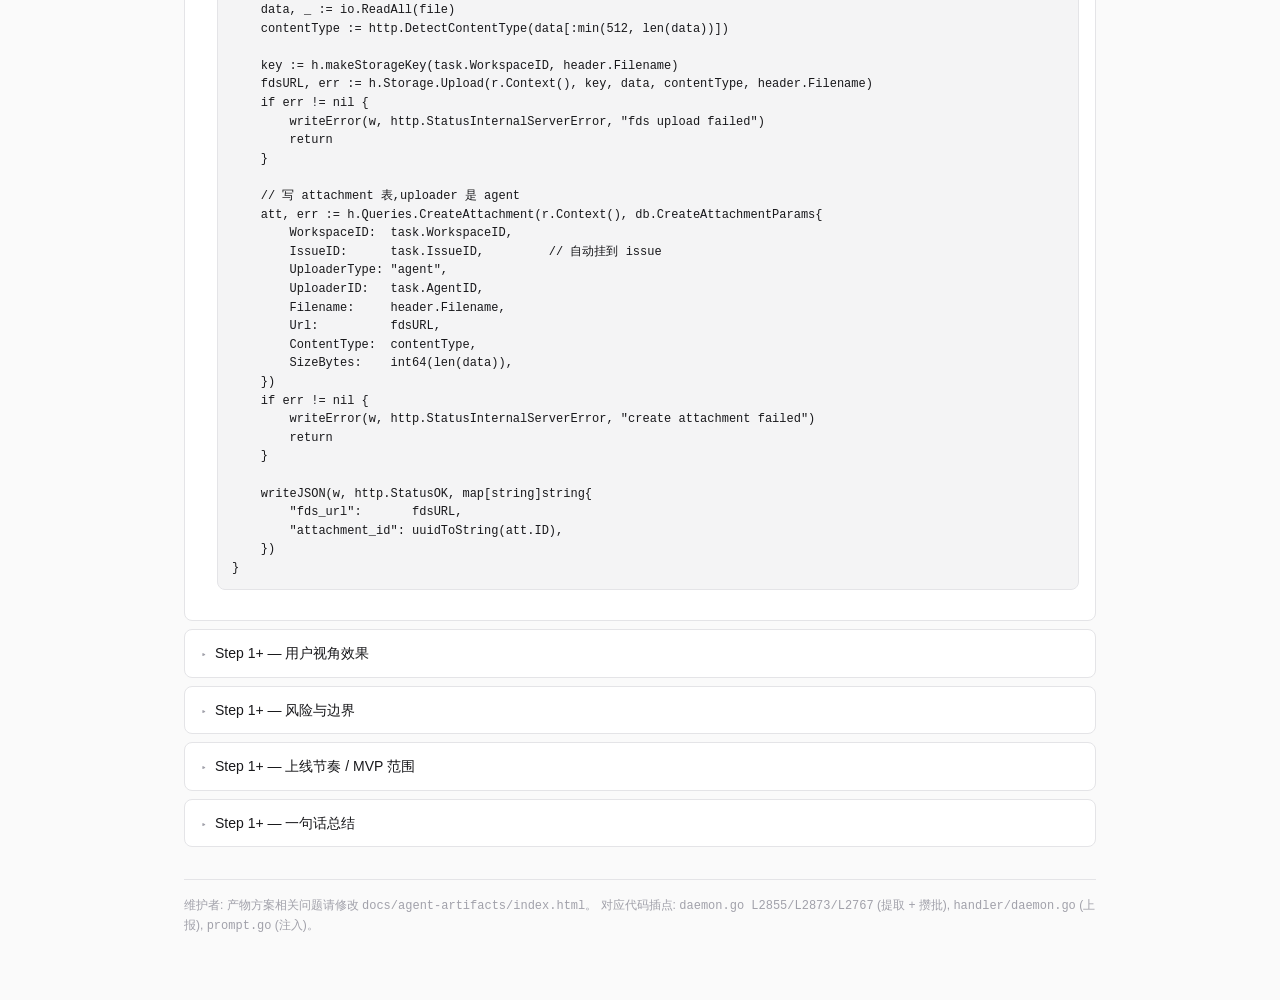
==== commit aa1f69da: "﻿﻿docs(agent-artifacts): 追加 Step 1+ 自动上传 FDS 方案 新增 5 个折叠 FAQ 章节,完整描述 agent 产物自动上传到自建 FDS 的方案:  - Ste" ====
--- a/docs/agent-artifacts/index.html
+++ b/docs/agent-artifacts/index.html
@@ -1,4 +1,4 @@
-﻿<!DOCTYPE html>
+<!DOCTYPE html>
 <html lang="zh-CN">
 <head>
 <meta charset="UTF-8" />
@@ -555,6 +555,349 @@
       </div>
     </details>
 
+    <details class="faq-item" open>
+      <summary>Step 1+ — 自动上传到 FDS(把 agent 产生的文件/图片自动入库)</summary>
+      <div class="faq-body">
+        <p><strong>动机</strong>:Step 1 解决了"产物 URL 索引化",但对 <strong>agent 在执行过程中生成的本地文件</strong>(<code>Write</code>/<code>Edit</code>/<code>Bash python plot.py</code>)
+          只能记 file_path,不能让用户/前端实际看到。<strong>Step 1+</strong> 在提取器后追加一个 worker:
+          检测到 file/image kind 时自动把二进制传到自建 FDS,把 fds_url 写回 artifact + attachment 双表。</p>
+
+        <h4>4 类典型场景的处理路径</h4>
+        <table>
+          <thead>
+            <tr><th>场景</th><th>来源</th><th>处理方式</th></tr>
+          </thead>
+          <tbody>
+            <tr><td>① <code>Write(file=docs/arch.png)</code></td><td>agent 工作区本地磁盘</td><td>读取文件 → 上传 FDS → 写双表</td></tr>
+            <tr><td>② <code>mcp__dalle__generate</code> 返回临时 URL</td><td>外部 CDN(24h 过期)</td><td>下载二进制 → 上传 FDS → 写双表(metadata 保留 original_url)</td></tr>
+            <tr><td>③ <code>Bash(python plot.py)</code> → <code>/tmp/chart.png</code></td><td>daemon 机器临时目录</td><td><strong>不处理</strong>(没有显式 tool_use,看不到产物)</td></tr>
+            <tr><td>④ agent 主动调 <code>multica attachment upload</code> CLI</td><td>已有路径</td><td>沿用现有 attachment 链路,artifact 通过 metadata.attachment_id 关联</td></tr>
+          </tbody>
+        </table>
+
+        <h4>架构图</h4>
+        <pre class="ascii">
++-------------------------------------+
+| daemon: stream-json 解析            |
++----------+--------------------------+
+           | tool_use / tool_result
+           v
++-------------------------------------+
+| extractArtifacts (Step 1)           |
++----------+--------------------------+
+           | ArtifactCandidate
+           v
++-------------------------------------+
+| ★ uploadWorker (Step 1+,新增)      |
+|   case kind == "file":              |
+|     readLocalFile(workDir+path)     |
+|   case kind == "image" && http://...|
+|     httpGet(location)               |
+|   case other:                       |
+|     skip                            |
+|   ↓                                 |
+|   POST /api/daemon/upload-file      |
+|     (multipart, 走 daemon token)    |
++----------+--------------------------+
+           | fds_url + attachment_id
+           v
++-------------------------------------+
+| ReportArtifacts (server)            |
+|   metadata: {                       |
+|     fds_url, attachment_id,         |
+|     original_url (如果是②)          |
+|   }                                 |
+|   并: CreateAttachment(            |
+|     uploader_type="agent",         |
+|     uploader_id=task.AgentID,      |
+|     issue_id, url=fds_url, ...)     |
++-------------------------------------+
+        </pre>
+
+        <h4>关键点</h4>
+        <div class="callout warn">
+          <p><strong>1) 复用现有 Storage 接口</strong>:
+            <code>server/internal/storage/storage.go</code> 已抽象 <code>Storage.Upload(ctx, key, data, contentType, filename) (url, err)</code>,
+            自建 FDS 部署只要实现这个接口,daemon 通过 server 中转上传 — <strong>daemon 不直连 FDS</strong>(避免 daemon 持有 FDS 凭据)。</p>
+
+          <p><strong>2) 新增 daemon 专用上传端点</strong>:
+            <code>POST /api/daemon/upload-file</code>(走 DaemonAuth 中间件,不是用户 JWT)。
+            参考已有 <code>UploadFile</code> handler(<code>handler/file.go</code> L139),把 <code>userID</code> 换成 <code>task.AgentID</code> +
+            <code>uploader_type="agent"</code>。</p>
+
+          <p><strong>3) 大小/类型白名单</strong>:agent 工作区可能有几百 MB 的 build 产物、node_modules,绝不能全传。
+            必须在 worker 里加:
+            <ul>
+              <li>大小上限(建议 20MB,和 maxUploadSize 一致)</li>
+              <li>类型白名单(image/* / pdf / svg / 文本 < 1MB),其它走"只记 location 不传 FDS"</li>
+              <li>文件名 / 路径黑名单(<code>node_modules</code> / <code>.git</code> / <code>dist</code> / <code>build</code>)</li>
+            </ul>
+          </p>
+
+          <p><strong>4) 异步 + best-effort</strong>:上传失败<strong>不影响</strong> task 完成。
+            artifact 至少先入库(只记 location,fds_url 留空),后续可以补传(单独的 worker 扫
+            <code>WHERE metadata-&gt;'fds_url' IS NULL AND created_at &gt; now() - interval '1 hour'</code>)。</p>
+
+          <p><strong>5) 幂等</strong>:同 task 同 location 不重复上传(artifact 表 UNIQUE 约束已保证),
+            上传前先查 <code>ListArtifactsByTask</code>,有 fds_url 则跳过。</p>
+        </div>
+
+        <h4>需要新建/修改的文件清单</h4>
+        <table>
+          <thead><tr><th>文件</th><th>动作</th><th>说明</th></tr></thead>
+          <tbody>
+            <tr><td><code>server/internal/daemon/artifact_uploader.go</code></td><td><strong>新建</strong></td><td>uploadWorker 主体,~200 行</td></tr>
+            <tr><td><code>server/internal/handler/file.go</code></td><td>修改</td><td>追加 <code>UploadFileFromDaemon</code> handler(DaemonAuth)</td></tr>
+            <tr><td><code>server/cmd/server/router.go</code></td><td>修改</td><td>注册 <code>POST /api/daemon/upload-file</code></td></tr>
+            <tr><td><code>server/internal/daemon/client.go</code></td><td>修改</td><td>追加 <code>UploadDaemonFile(ctx, taskID, data, filename, contentType)</code></td></tr>
+            <tr><td><code>server/internal/daemon/daemon.go</code></td><td>修改</td><td>在 extractArtifacts 后投递到 uploader 异步队列</td></tr>
+            <tr><td><code>agent_artifact</code> 表</td><td>不改 schema</td><td>fds_url / attachment_id / original_url 全部存 jsonb metadata</td></tr>
+          </tbody>
+        </table>
+
+        <h4>uploadWorker 伪代码</h4>
+        <pre><code>// artifact_uploader.go (新建)
+type ArtifactUploader struct {
+    client    *Client          // daemon → server 上传通道
+    queue     chan uploadJob
+    workDir   string           // agent 工作区根
+    maxSize   int64            // 默认 20MB
+    typeAllow []string         // image/* / pdf / svg / text
+}
+
+type uploadJob struct {
+    taskID   string
+    artifact *ArtifactCandidate  // 指针,允许回填 metadata
+}
+
+func (u *ArtifactUploader) Submit(taskID string, a *ArtifactCandidate) {
+    select {
+    case u.queue &lt;- uploadJob{taskID, a}:
+    default:
+        // 队列满,降级为只记 location 不传 FDS
+        slog.Warn("artifact upload queue full, skipping", "task", taskID)
+    }
+}
+
+func (u *ArtifactUploader) run(ctx context.Context) {
+    for job := range u.queue {
+        if err := u.handle(ctx, job); err != nil {
+            slog.Warn("artifact upload failed",
+                "task", job.taskID, "loc", job.artifact.Location, "err", err)
+            // 不重试,等后台兜底 worker 扫
+        }
+    }
+}
+
+func (u *ArtifactUploader) handle(ctx context.Context, job uploadJob) error {
+    // 1) 取二进制
+    var data []byte
+    var filename, contentType string
+
+    switch job.artifact.Kind {
+    case "file":
+        // 路径白名单
+        if isBlacklistedPath(job.artifact.Location) {
+            return nil
+        }
+        full := filepath.Join(u.workDir, job.artifact.Location)
+        info, err := os.Stat(full)
+        if err != nil || info.Size() &gt; u.maxSize { return err }
+        data, err = os.ReadFile(full)
+        if err != nil { return err }
+        filename = filepath.Base(job.artifact.Location)
+        contentType = detectContentType(filename, data)
+
+    case "image":
+        if !strings.HasPrefix(job.artifact.Location, "http") {
+            return nil  // file 类型已在上面分支处理
+        }
+        // 下载临时 URL
+        req, _ := http.NewRequestWithContext(ctx, "GET", job.artifact.Location, nil)
+        resp, err := http.DefaultClient.Do(req)
+        if err != nil { return err }
+        defer resp.Body.Close()
+        data, err = io.ReadAll(io.LimitReader(resp.Body, u.maxSize))
+        if err != nil { return err }
+        filename = "agent-generated-" + shortHash(job.artifact.Location) + ".png"
+        contentType = resp.Header.Get("Content-Type")
+
+    default:
+        return nil  // url / commit / message 等不上传
+    }
+
+    // 2) 类型白名单
+    if !u.typeAllowed(contentType) { return nil }
+
+    // 3) 通过 server 中转上传到 FDS
+    fdsURL, attachmentID, err := u.client.UploadDaemonFile(
+        ctx, job.taskID, data, filename, contentType,
+    )
+    if err != nil { return err }
+
+    // 4) 回填 metadata(注意并发安全,artifact 是指针)
+    if job.artifact.Metadata == nil {
+        job.artifact.Metadata = map[string]any{}
+    }
+    job.artifact.Metadata["fds_url"] = fdsURL
+    job.artifact.Metadata["attachment_id"] = attachmentID
+    if job.artifact.Kind == "image" &amp;&amp; strings.HasPrefix(job.artifact.Location, "http") {
+        job.artifact.Metadata["original_url"] = job.artifact.Location
+    }
+    return nil
+}</code></pre>
+
+        <h4>server 端 daemon 上传 handler 伪代码</h4>
+        <pre><code>// handler/file.go 追加
+// UploadFileFromDaemon — POST /api/daemon/upload-file
+// DaemonAuth 中间件已校验 daemon token + 解出 task,这里只做存储 + 写双表
+func (h *Handler) UploadFileFromDaemon(w http.ResponseWriter, r *http.Request) {
+    if h.Storage == nil {
+        writeError(w, http.StatusServiceUnavailable, "storage not configured")
+        return
+    }
+    // 复用 daemon-task 鉴权
+    taskID := chi.URLParam(r, "taskId")
+    task, ok := h.requireDaemonTaskAccess(w, r, taskID)
+    if !ok { return }
+
+    r.Body = http.MaxBytesReader(w, r.Body, maxUploadSize)
+    if err := r.ParseMultipartForm(maxUploadSize); err != nil {
+        writeError(w, http.StatusBadRequest, "file too large")
+        return
+    }
+    defer r.MultipartForm.RemoveAll()
+
+    file, header, err := r.FormFile("file")
+    if err != nil {
+        writeError(w, http.StatusBadRequest, "missing file")
+        return
+    }
+    defer file.Close()
+    data, _ := io.ReadAll(file)
+    contentType := http.DetectContentType(data[:min(512, len(data))])
+
+    key := h.makeStorageKey(task.WorkspaceID, header.Filename)
+    fdsURL, err := h.Storage.Upload(r.Context(), key, data, contentType, header.Filename)
+    if err != nil {
+        writeError(w, http.StatusInternalServerError, "fds upload failed")
+        return
+    }
+
+    // 写 attachment 表,uploader 是 agent
+    att, err := h.Queries.CreateAttachment(r.Context(), db.CreateAttachmentParams{
+        WorkspaceID:  task.WorkspaceID,
+        IssueID:      task.IssueID,         // 自动挂到 issue
+        UploaderType: "agent",
+        UploaderID:   task.AgentID,
+        Filename:     header.Filename,
+        Url:          fdsURL,
+        ContentType:  contentType,
+        SizeBytes:    int64(len(data)),
+    })
+    if err != nil {
+        writeError(w, http.StatusInternalServerError, "create attachment failed")
+        return
+    }
+
+    writeJSON(w, http.StatusOK, map[string]string{
+        "fds_url":       fdsURL,
+        "attachment_id": uuidToString(att.ID),
+    })
+}</code></pre>
+      </div>
+    </details>
+
+    <details class="faq-item">
+      <summary>Step 1+ — 用户视角效果</summary>
+      <div class="faq-body">
+        <p>方案落地后,issue 详情页会同时出现两种入口:</p>
+        <ol>
+          <li><strong>评论里直接看图</strong>(走 attachment 路径,FDS URL 渲染)
+            <pre><code>**这次任务的产物:**
+- 🖼️ ![architecture diagram](https://fds.yourcompany.com/.../arch.png)
+- 📄 [Q3 飞书报告](https://feishu.cn/docs/abc123)
+- 📦 commit a1b2c3d</code></pre>
+          </li>
+          <li><strong>右侧"产物清单"分组</strong>(走 artifact 路径,kind 分组)
+            <ul>
+              <li>🖼️ 图片(2):点开 lightbox 预览(走 attachment 已有的 lightbox 组件)</li>
+              <li>🔗 链接(3):新窗口打开外部 URL(飞书/Notion/PR)</li>
+              <li>📦 提交(1):跳 git diff</li>
+            </ul>
+          </li>
+        </ol>
+        <p><strong>跨 agent 接力</strong>:下一个 agent 通过 buildIssuePrompt 注入,
+          看到的是 fds_url(图片可直接下载查看)+ 外部 URL(飞书等只能引用),不会丢失任何上下文。</p>
+      </div>
+    </details>
+
+    <details class="faq-item">
+      <summary>Step 1+ — 风险与边界</summary>
+      <div class="faq-body">
+        <table>
+          <thead>
+            <tr><th>风险</th><th>缓解</th></tr>
+          </thead>
+          <tbody>
+            <tr><td><strong>R1 工作区大文件全量上传</strong>:Write 了一个 500MB 的二进制</td><td>大小白名单(20MB)+ 类型白名单 + 路径黑名单(node_modules / dist / .git)</td></tr>
+            <tr><td><strong>R2 daemon 网络/磁盘抖动</strong>:上传超时、读文件失败</td><td>异步 worker + 不阻塞 task 完成 + 后台兜底 worker(扫 fds_url IS NULL)</td></tr>
+            <tr><td><strong>R3 agent 写敏感文件</strong>:.env / id_rsa / 密钥文件被自动上传</td><td>路径黑名单 + redact 模式扩展(已有 redact 框架可复用)</td></tr>
+            <tr><td><strong>R4 临时 URL 已过期</strong>:DALL-E 24h 后下载失败</td><td>worker 在产物提取后立即触发(秒级延迟),失败也只是降级为"只有原始 URL"</td></tr>
+            <tr><td><strong>R5 FDS 配额/限流</strong>:大量并发任务打爆 FDS</td><td>uploader 内 channel 容量限制 + token bucket 限速;队列满则降级</td></tr>
+            <tr><td><strong>R6 attachment 表暴增</strong>:每个 task 几十张图</td><td>定期清理 cron(可选):每天扫 7 天前未被 comment 引用的 agent attachment,删 FDS + 删表</td></tr>
+            <tr><td><strong>R7 daemon 持有 FDS 凭据风险</strong></td><td><strong>不让 daemon 直连 FDS</strong>;走 server 中转(<code>POST /api/daemon/upload-file</code>),server 已有 FDS 凭据</td></tr>
+          </tbody>
+        </table>
+      </div>
+    </details>
+
+    <details class="faq-item">
+      <summary>Step 1+ — 上线节奏 / MVP 范围</summary>
+      <div class="faq-body">
+        <table>
+          <thead>
+            <tr><th>子阶段</th><th>范围</th><th>价值</th></tr>
+          </thead>
+          <tbody>
+            <tr><td><strong>1+a (MVP)</strong></td><td>仅处理 <code>kind=file</code> 且后缀为 <code>image/*</code> 的场景<br>(Write 了 png/jpg 自动传 FDS)</td><td>覆盖 80% 高频场景:agent 截图、生成的架构图、matplotlib 图表</td></tr>
+            <tr><td>1+b</td><td>扩展到 pdf / svg / 文本</td><td>支持生成报告类产物</td></tr>
+            <tr><td>1+c</td><td>处理 <code>kind=image</code> 外部 URL 下载(MCP 生图)</td><td>归档 DALL-E 等临时 URL,防止 24h 过期</td></tr>
+            <tr><td>1+d</td><td>后台兜底 worker(补传 fds_url IS NULL 的产物)</td><td>容错保底</td></tr>
+          </tbody>
+        </table>
+        <div class="callout">
+          <p><strong>1+a MVP 估算:</strong></p>
+          <ul>
+            <li>1 个新文件 <code>artifact_uploader.go</code>(~200 行)</li>
+            <li>1 个新 handler <code>UploadFileFromDaemon</code>(~80 行,大量复用 <code>UploadFile</code>)</li>
+            <li>1 处路由注册</li>
+            <li>1 个 <code>client.go</code> 新方法 <code>UploadDaemonFile</code></li>
+            <li>3 处 <code>daemon.go</code> 接线(初始化 uploader / 投递 / shutdown)</li>
+          </ul>
+          <p>核心代码量 ~400 行,与 Step 1(MVP)同时上线最经济 — 用户第一次看到 artifact 清单时就有图片,
+            不会经历"先有清单但点不开图"的尴尬过渡期。</p>
+        </div>
+      </div>
+    </details>
+
+    <details class="faq-item">
+      <summary>Step 1+ — 一句话总结</summary>
+      <div class="faq-body">
+        <div class="callout">
+          <p><strong>方案</strong>:在 Step 1 提取器之后追加 <code>artifact_uploader</code> 异步 worker —
+            file 类读本地,image 类 URL 下载二进制,经 <code>POST /api/daemon/upload-file</code>(daemon token)
+            中转到自建 FDS,fds_url 同步写入 <code>attachment</code> 表 + 回填 <code>artifact.metadata</code>。</p>
+          <p><strong>核心设计点</strong>:
+            (1) daemon 不持有 FDS 凭据 — 走 server 中转;
+            (2) 复用现有 <code>storage.Storage</code> 抽象 + <code>UploadFile</code> 主体逻辑;
+            (3) 大小/类型/路径三重白黑名单防止全量上传;
+            (4) 异步 + best-effort + 后台兜底,不阻塞 task 完成。</p>
+          <p><strong>1+a MVP 工作量 ~400 行</strong>,建议<strong>和 Step 1 同时上线</strong>。</p>
+        </div>
+      </div>
+    </details>
+
   </div>
 
   <footer>
